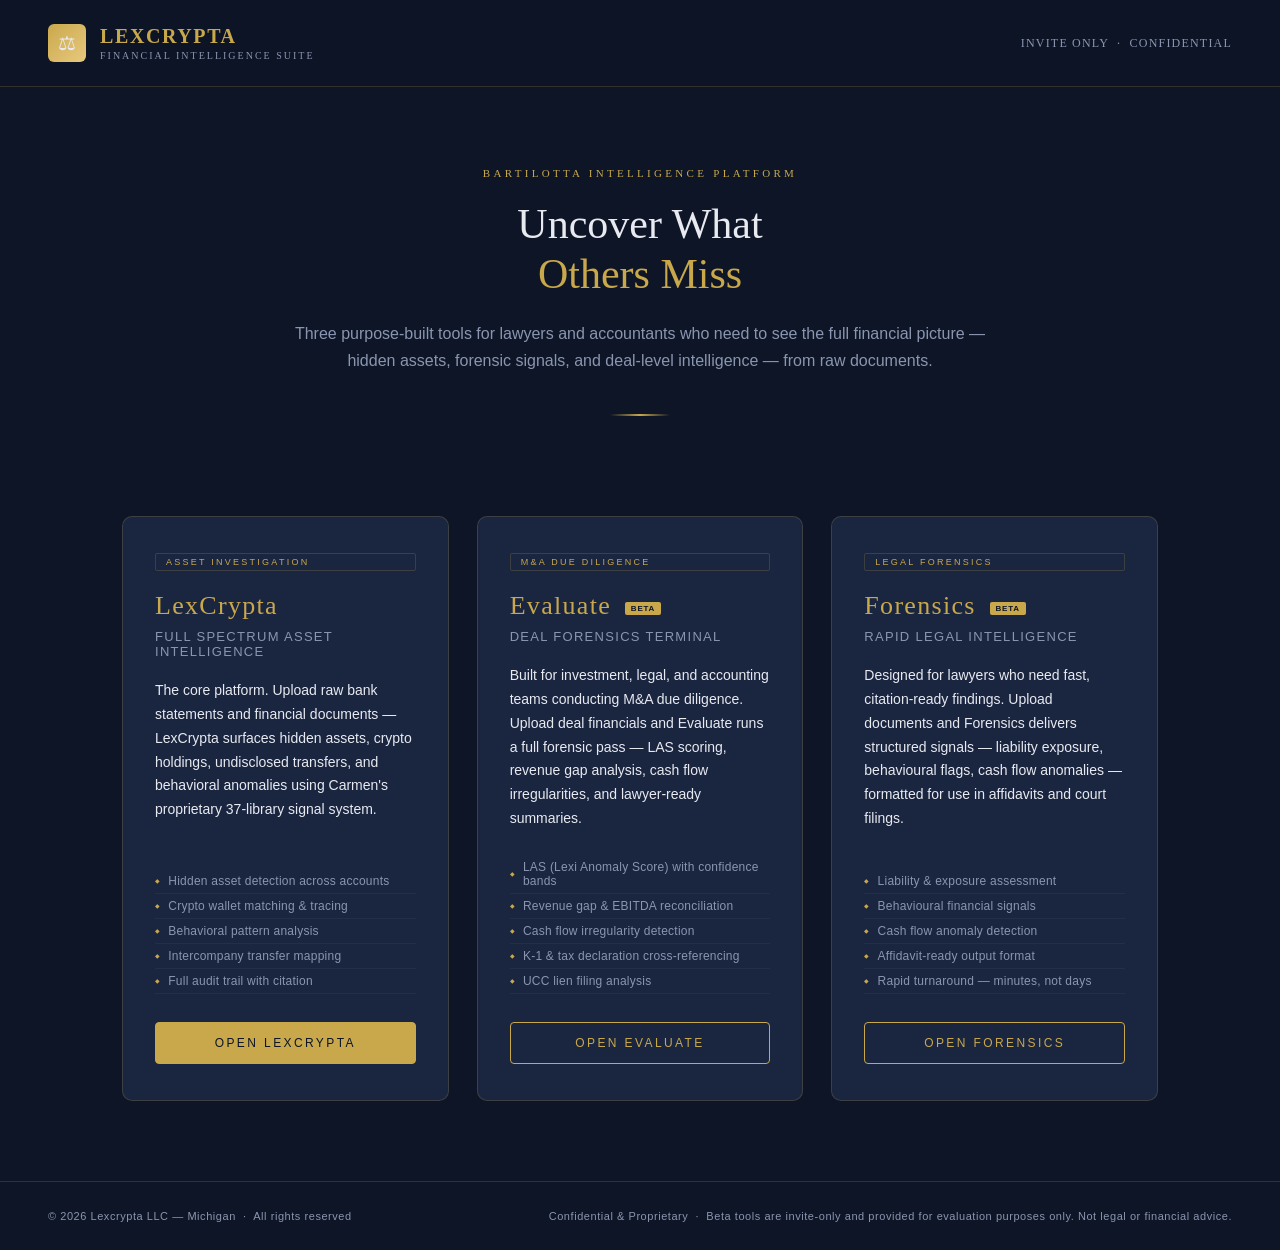
==== _netlify_deploy/index.html @ b885a9f9 "feat: add three-product portal as Netlify landing page Replaces the old redirect-only index.html wit" ====
<!DOCTYPE html>
<html lang="en">
<head>
<meta charset="UTF-8">
<meta name="viewport" content="width=device-width, initial-scale=1.0">
<title>LexCrypta — Intelligence Suite</title>
<style>
  :root {
    --navy: #0d1526;
    --navy-mid: #1a2540;
    --navy-light: #243050;
    --gold: #c9a84c;
    --gold-light: #e8c97e;
    --text: #e8eaf0;
    --text-muted: #8a96b0;
    --border: rgba(201,168,76,0.2);
  }
  * { margin: 0; padding: 0; box-sizing: border-box; }
  body {
    background: var(--navy);
    color: var(--text);
    font-family: 'Georgia', serif;
    min-height: 100vh;
  }

  /* HEADER */
  header {
    border-bottom: 1px solid var(--border);
    padding: 24px 48px;
    display: flex;
    align-items: center;
    justify-content: space-between;
    background: rgba(13,21,38,0.95);
    position: sticky;
    top: 0;
    z-index: 100;
  }
  .brand {
    display: flex;
    align-items: center;
    gap: 14px;
  }
  .brand-icon {
    width: 38px;
    height: 38px;
    background: linear-gradient(135deg, var(--gold) 0%, var(--gold-light) 100%);
    border-radius: 6px;
    display: flex;
    align-items: center;
    justify-content: center;
    font-size: 20px;
  }
  .brand-name {
    font-size: 20px;
    font-weight: bold;
    color: var(--gold);
    letter-spacing: 0.08em;
    text-transform: uppercase;
  }
  .brand-sub {
    font-size: 10px;
    color: var(--text-muted);
    letter-spacing: 0.2em;
    text-transform: uppercase;
    margin-top: 2px;
  }
  .header-right {
    font-size: 12px;
    color: var(--text-muted);
    letter-spacing: 0.1em;
    text-transform: uppercase;
  }

  /* HERO */
  .hero {
    text-align: center;
    padding: 80px 48px 60px;
    max-width: 800px;
    margin: 0 auto;
  }
  .hero-eyebrow {
    font-size: 11px;
    letter-spacing: 0.3em;
    text-transform: uppercase;
    color: var(--gold);
    margin-bottom: 20px;
  }
  .hero-title {
    font-size: 42px;
    color: var(--text);
    line-height: 1.2;
    margin-bottom: 20px;
    font-weight: normal;
  }
  .hero-title em {
    color: var(--gold);
    font-style: normal;
  }
  .hero-sub {
    font-size: 16px;
    color: var(--text-muted);
    line-height: 1.7;
    font-family: 'Arial', sans-serif;
  }
  .hero-divider {
    width: 60px;
    height: 2px;
    background: linear-gradient(90deg, transparent, var(--gold), transparent);
    margin: 40px auto;
  }

  /* PRODUCT GRID */
  .products {
    max-width: 1100px;
    margin: 0 auto;
    padding: 0 32px 80px;
    display: grid;
    grid-template-columns: repeat(auto-fit, minmax(300px, 1fr));
    gap: 28px;
  }

  .product-card {
    background: var(--navy-mid);
    border: 1px solid var(--border);
    border-radius: 10px;
    padding: 36px 32px;
    display: flex;
    flex-direction: column;
    transition: border-color 0.2s, transform 0.2s;
    position: relative;
    overflow: hidden;
  }
  .product-card::before {
    content: '';
    position: absolute;
    top: 0; left: 0; right: 0;
    height: 3px;
    background: linear-gradient(90deg, var(--gold), var(--gold-light));
    opacity: 0;
    transition: opacity 0.2s;
  }
  .product-card:hover {
    border-color: rgba(201,168,76,0.5);
    transform: translateY(-3px);
  }
  .product-card:hover::before {
    opacity: 1;
  }

  .product-tag {
    display: inline-block;
    font-size: 9px;
    letter-spacing: 0.25em;
    text-transform: uppercase;
    color: var(--gold);
    border: 1px solid var(--border);
    padding: 3px 10px;
    border-radius: 2px;
    margin-bottom: 20px;
    font-family: 'Arial', sans-serif;
  }
  .product-name {
    font-size: 26px;
    color: var(--gold);
    margin-bottom: 8px;
    letter-spacing: 0.05em;
  }
  .product-tagline {
    font-size: 13px;
    color: var(--text-muted);
    letter-spacing: 0.1em;
    text-transform: uppercase;
    margin-bottom: 20px;
    font-family: 'Arial', sans-serif;
  }
  .product-desc {
    font-size: 14px;
    color: var(--text);
    line-height: 1.7;
    margin-bottom: 24px;
    font-family: 'Arial', sans-serif;
    flex-grow: 1;
  }

  .signal-list {
    list-style: none;
    margin-bottom: 28px;
  }
  .signal-list li {
    font-size: 12px;
    color: var(--text-muted);
    padding: 5px 0;
    border-bottom: 1px solid rgba(255,255,255,0.04);
    display: flex;
    align-items: center;
    gap: 8px;
    font-family: 'Arial', sans-serif;
    letter-spacing: 0.02em;
  }
  .signal-list li::before {
    content: '◆';
    color: var(--gold);
    font-size: 6px;
    flex-shrink: 0;
  }

  .product-cta {
    display: block;
    text-align: center;
    padding: 13px;
    background: transparent;
    border: 1px solid var(--gold);
    color: var(--gold);
    text-decoration: none;
    font-size: 12px;
    letter-spacing: 0.2em;
    text-transform: uppercase;
    border-radius: 4px;
    transition: background 0.2s, color 0.2s;
    font-family: 'Arial', sans-serif;
  }
  .product-cta:hover {
    background: var(--gold);
    color: var(--navy);
  }
  .product-cta.primary {
    background: var(--gold);
    color: var(--navy);
  }
  .product-cta.primary:hover {
    background: var(--gold-light);
  }
  .product-cta.disabled {
    border-color: rgba(201,168,76,0.2);
    color: var(--text-muted);
    cursor: default;
    pointer-events: none;
  }

  .badge {
    display: inline-block;
    font-size: 8px;
    background: var(--gold);
    color: var(--navy);
    padding: 2px 6px;
    border-radius: 2px;
    letter-spacing: 0.1em;
    vertical-align: middle;
    margin-left: 6px;
    font-family: 'Arial', sans-serif;
    font-weight: bold;
  }
  .badge.soon {
    background: transparent;
    border: 1px solid rgba(201,168,76,0.4);
    color: var(--text-muted);
  }

  /* FOOTER */
  footer {
    border-top: 1px solid var(--border);
    padding: 28px 48px;
    display: flex;
    justify-content: space-between;
    align-items: center;
    font-size: 11px;
    color: var(--text-muted);
    font-family: 'Arial', sans-serif;
    letter-spacing: 0.05em;
  }
  footer a {
    color: var(--text-muted);
    text-decoration: none;
  }
  footer a:hover { color: var(--gold); }

  @media (max-width: 640px) {
    header { padding: 16px 20px; }
    .hero { padding: 48px 20px 40px; }
    .hero-title { font-size: 28px; }
    .products { padding: 0 16px 60px; }
    footer { flex-direction: column; gap: 12px; text-align: center; }
  }
</style>
</head>
<body>

<header>
  <div class="brand">
    <div class="brand-icon">⚖</div>
    <div>
      <div class="brand-name">LexCrypta</div>
      <div class="brand-sub">Financial Intelligence Suite</div>
    </div>
  </div>
  <div class="header-right">Invite Only &nbsp;·&nbsp; Confidential</div>
</header>

<div class="hero">
  <div class="hero-eyebrow">Bartilotta Intelligence Platform</div>
  <h1 class="hero-title">Uncover What<br><em>Others Miss</em></h1>
  <p class="hero-sub">
    Three purpose-built tools for lawyers and accountants who need to see the full
    financial picture — hidden assets, forensic signals, and deal-level intelligence —
    from raw documents.
  </p>
  <div class="hero-divider"></div>
</div>

<div class="products">

  <!-- LEXCRYPTA -->
  <div class="product-card">
    <div class="product-tag">Asset Investigation</div>
    <div class="product-name">LexCrypta</div>
    <div class="product-tagline">Full Spectrum Asset Intelligence</div>
    <p class="product-desc">
      The core platform. Upload raw bank statements and financial documents — LexCrypta
      surfaces hidden assets, crypto holdings, undisclosed transfers, and behavioral
      anomalies using Carmen's proprietary 37-library signal system.
    </p>
    <ul class="signal-list">
      <li>Hidden asset detection across accounts</li>
      <li>Crypto wallet matching &amp; tracing</li>
      <li>Behavioral pattern analysis</li>
      <li>Intercompany transfer mapping</li>
      <li>Full audit trail with citation</li>
    </ul>
    <a href="https://lexcrypta-home.netlify.app" class="product-cta primary">Open LexCrypta</a>
  </div>

  <!-- EVALUATE -->
  <div class="product-card">
    <div class="product-tag">M&amp;A Due Diligence</div>
    <div class="product-name">Evaluate <span class="badge">BETA</span></div>
    <div class="product-tagline">Deal Forensics Terminal</div>
    <p class="product-desc">
      Built for investment, legal, and accounting teams conducting M&amp;A due diligence.
      Upload deal financials and Evaluate runs a full forensic pass — LAS scoring,
      revenue gap analysis, cash flow irregularities, and lawyer-ready summaries.
    </p>
    <ul class="signal-list">
      <li>LAS (Lexi Anomaly Score) with confidence bands</li>
      <li>Revenue gap &amp; EBITDA reconciliation</li>
      <li>Cash flow irregularity detection</li>
      <li>K-1 &amp; tax declaration cross-referencing</li>
      <li>UCC lien filing analysis</li>
    </ul>
    <a href="/evaluate.html" class="product-cta">Open Evaluate</a>
  </div>

  <!-- FORENSICS -->
  <div class="product-card">
    <div class="product-tag">Legal Forensics</div>
    <div class="product-name">Forensics <span class="badge">BETA</span></div>
    <div class="product-tagline">Rapid Legal Intelligence</div>
    <p class="product-desc">
      Designed for lawyers who need fast, citation-ready findings. Upload documents
      and Forensics delivers structured signals — liability exposure, behavioural
      flags, cash flow anomalies — formatted for use in affidavits and court filings.
    </p>
    <ul class="signal-list">
      <li>Liability &amp; exposure assessment</li>
      <li>Behavioural financial signals</li>
      <li>Cash flow anomaly detection</li>
      <li>Affidavit-ready output format</li>
      <li>Rapid turnaround — minutes, not days</li>
    </ul>
    <a href="/forensics.html" class="product-cta">Open Forensics</a>
  </div>

</div>

<footer>
  <div>&copy; 2026 Lexcrypta LLC — Michigan &nbsp;·&nbsp; All rights reserved</div>
  <div>
    Confidential &amp; Proprietary &nbsp;·&nbsp;
    Beta tools are invite-only and provided for evaluation purposes only.
    Not legal or financial advice.
  </div>
</footer>

</body>
</html>
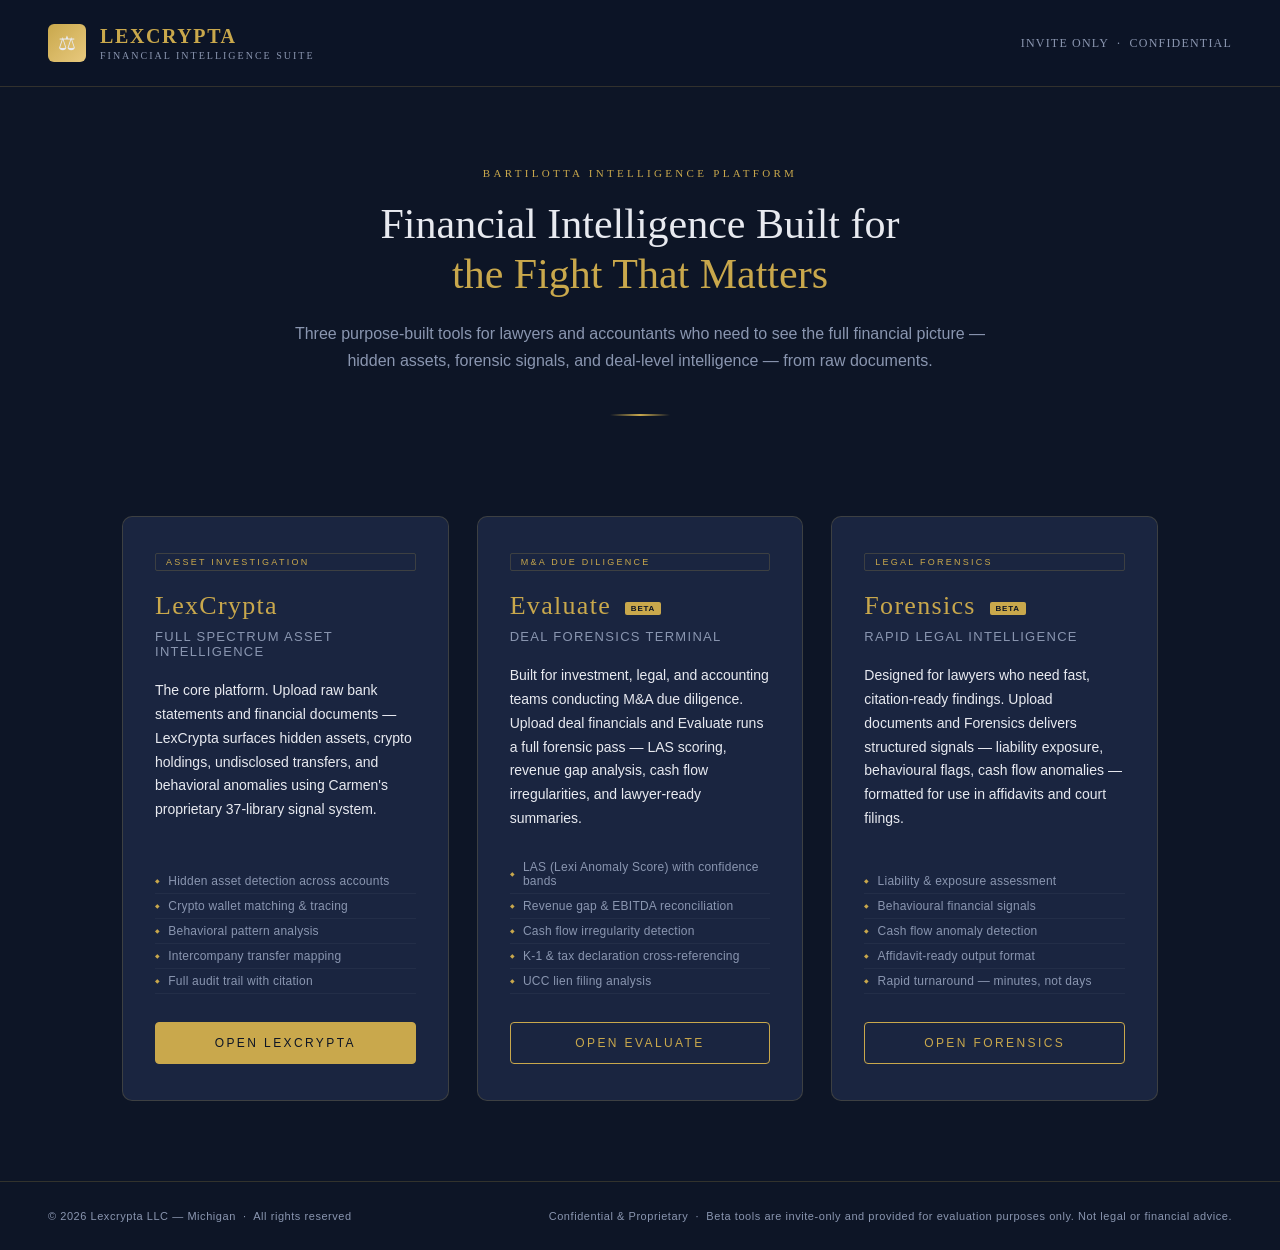
==== commit 5250da98: "update hero title to Financial Intelligence Built for the Fight That Matters Co-Authored-By: Claude " ====
--- a/_netlify_deploy/index.html
+++ b/_netlify_deploy/index.html
@@ -298,7 +298,7 @@
 
 <div class="hero">
   <div class="hero-eyebrow">Bartilotta Intelligence Platform</div>
-  <h1 class="hero-title">Uncover What<br><em>Others Miss</em></h1>
+  <h1 class="hero-title">Financial Intelligence Built for<br><em>the Fight That Matters</em></h1>
   <p class="hero-sub">
     Three purpose-built tools for lawyers and accountants who need to see the full
     financial picture — hidden assets, forensic signals, and deal-level intelligence —
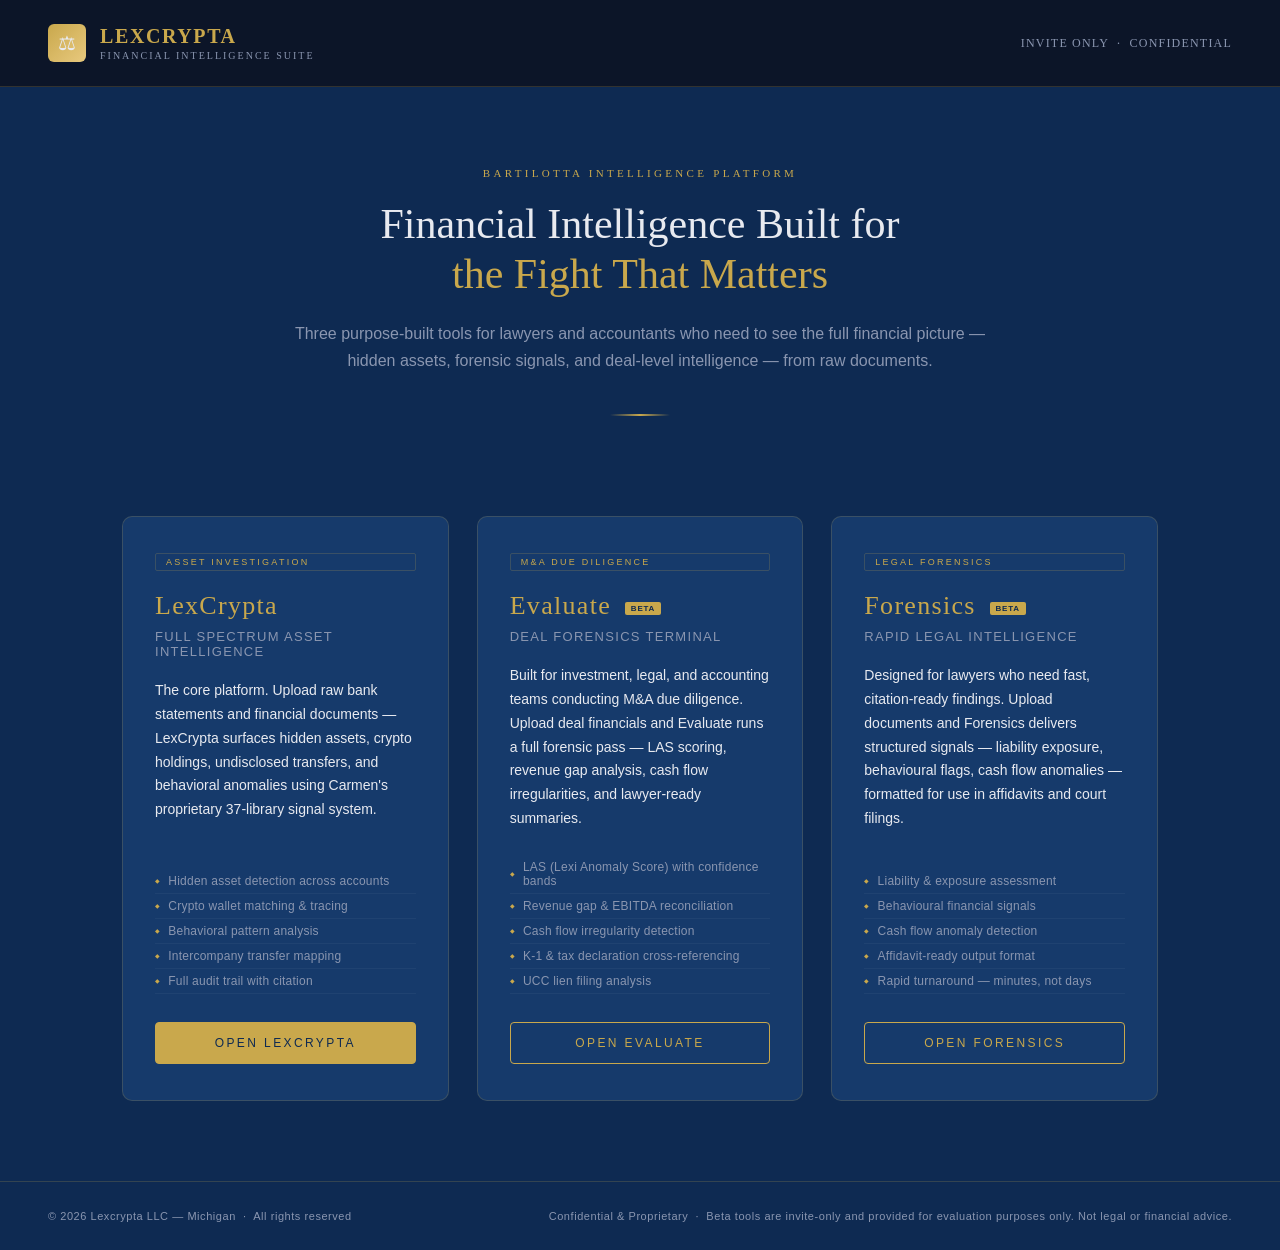
==== commit 943fff5e: "design: lighten background from near-black to medium blue across all three tools Previous navy (#060" ====
--- a/_netlify_deploy/index.html
+++ b/_netlify_deploy/index.html
@@ -6,9 +6,9 @@
 <title>LexCrypta — Intelligence Suite</title>
 <style>
   :root {
-    --navy: #0d1526;
-    --navy-mid: #1a2540;
-    --navy-light: #243050;
+    --navy: #0e2a52;
+    --navy-mid: #163a6b;
+    --navy-light: #1e4a82;
     --gold: #c9a84c;
     --gold-light: #e8c97e;
     --text: #e8eaf0;
